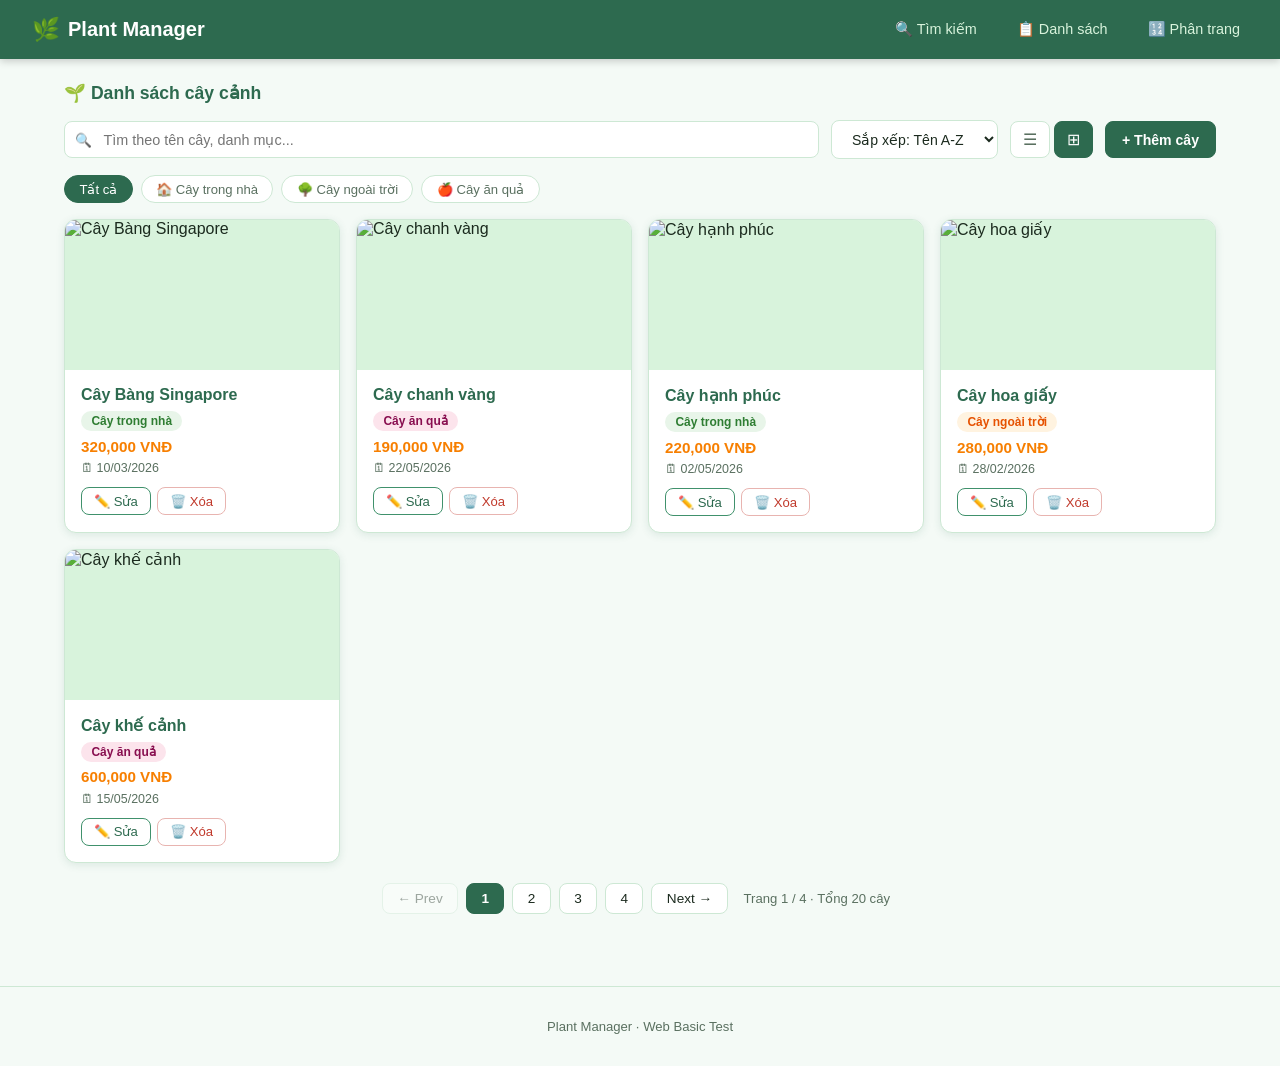
==== src/main/resources/static/index.html @ 7b15b223 "Push project structure and source code" ====
<!DOCTYPE html>
<html lang="vi">
<head>
  <meta charset="UTF-8" />
  <meta name="viewport" content="width=device-width, initial-scale=1.0"/>
  <title>Plant Manager</title>
  <style>
    *, *::before, *::after { box-sizing: border-box; margin: 0; padding: 0; }

    :root {
      --green-dark:  #2d6a4f;
      --green-mid:   #40916c;
      --green-light: #74c69d;
      --green-pale:  #d8f3dc;
      --accent:      #f77f00;
      --text:        #1b2a1e;
      --text-muted:  #5a7060;
      --bg:          #f4faf6;
      --white:       #ffffff;
      --border:      #cde8d4;
      --shadow:      0 2px 8px rgba(45,106,79,.12);
    }

    html {
      scroll-behavior: smooth;
    }

    body {
      font-family: 'Segoe UI', sans-serif;
      background: var(--bg);
      color: var(--text);
      min-height: 100vh;
    }
	
	/* ── NAV ── */
    nav {
      background: var(--green-dark);
      padding: 0 2rem;
      display: flex;
      align-items: center;
      gap: 1.5rem;
      position: sticky;
      top: 0;
      z-index: 100;
      box-shadow: 0 2px 8px rgba(0,0,0,.2);
    }
    .nav-brand {
      color: var(--white);
      font-size: 1.25rem;
      font-weight: 700;
      padding: 1rem 0;
      display: flex;
      align-items: center;
      gap: .5rem;
      white-space: nowrap;
      margin-right: auto; /* Đẩy các mục menu về phía bên phải */
    }
    .nav-brand span { font-size: 1.4rem; }
    nav a {
      color: var(--green-pale);
      text-decoration: none;
      padding: 1rem .5rem;
      font-size: .9rem;
      transition: color .2s;
      white-space: nowrap;
    }
    nav a:hover { color: var(--white); }

    /* Tránh việc thanh Nav che mất tiêu đề khi nhảy Anchor Link */
    #khu-tim-kiem, #khu-danh-sach, #khu-phan-trang {
      scroll-margin-top: 70px; 
    }

    /* ── LAYOUT ── */
    .container { max-width: 1200px; margin: 0 auto; padding: 0 1.5rem; }
	
	.section-title {
      font-size: 1.1rem;
      font-weight: 700;
      color: var(--green-dark);
      margin-bottom: 1rem;
      display: flex;
      align-items: center;
      gap: .5rem;
    }

    /* ── DANH SACH ── */
    #danh-sach { padding: 1.5rem 0; }

    .toolbar {
      display: flex;
      flex-wrap: wrap;
      gap: .75rem;
      align-items: center;
      margin-bottom: 1rem;
    }
    .search-box {
      flex: 1;
      min-width: 200px;
      position: relative;
    }
    .search-box input {
      width: 100%;
      padding: .6rem 1rem .6rem 2.4rem;
      border: 1px solid var(--border);
      border-radius: 8px;
      font-size: .9rem;
      background: var(--white);
      outline: none;
    }
    .search-box::before {
      content: '🔍';
      position: absolute;
      left: .7rem;
      top: 50%;
      transform: translateY(-50%);
      font-size: .85rem;
    }

    select, .btn {
      padding: .6rem 1rem;
      border-radius: 8px;
      border: 1px solid var(--border);
      font-size: .88rem;
      cursor: pointer;
      background: var(--white);
      color: var(--text);
    }
    .btn-primary {
      background: var(--green-dark);
      color: var(--white);
      border-color: var(--green-dark);
      font-weight: 600;
    }
    .btn-outline {
      background: var(--white);
      color: var(--green-dark);
      border-color: var(--green-mid);
    }
    .btn-sm {
      padding: .35rem .75rem;
      font-size: .82rem;
    }
    .btn-danger { color: #c0392b; border-color: #e8b4b0; }

    /* view toggle */
    .view-toggle { display: flex; gap: .25rem; }
    .view-toggle button {
      padding: .5rem .75rem;
      border: 1px solid var(--border);
      border-radius: 8px;
      background: var(--white);
      cursor: pointer;
      font-size: 1rem;
      color: var(--text-muted);
    }
    .view-toggle button.active {
      background: var(--green-dark);
      color: var(--white);
      border-color: var(--green-dark);
    }

    /* category filter pills */
    .filter-pills { display: flex; flex-wrap: wrap; gap: .5rem; margin-bottom: 1rem; }
    .pill {
      padding: .35rem .9rem;
      border-radius: 99px;
      border: 1px solid var(--border);
      font-size: .82rem;
      cursor: pointer;
      background: var(--white);
      color: var(--text-muted);
      transition: all .15s;
    }
    .pill.active {
      background: var(--green-dark);
      color: var(--white);
      border-color: var(--green-dark);
    }

    /* ── TABLE VIEW ── */
    .table-wrap {
      background: var(--white);
      border: 1px solid var(--border);
      border-radius: 12px;
      overflow-x: auto;
      box-shadow: var(--shadow);
    }
    table { width: 100%; border-collapse: collapse; min-width: 600px; }
    thead { background: var(--green-pale); }
    th {
      padding: .85rem 1rem;
      text-align: left;
      font-size: .82rem;
      font-weight: 700;
      color: var(--green-dark);
      white-space: nowrap;
    }
    th .sort-icon { margin-left: .3rem; color: var(--green-light); }
    td {
      padding: .8rem 1rem;
      font-size: .88rem;
      border-top: 1px solid var(--green-pale);
      vertical-align: middle;
    }
    tr:hover td { background: #f0faf3; }
    .plant-name { font-weight: 600; color: var(--green-dark); cursor: pointer; }
    .plant-name:hover { text-decoration: underline; }
    .badge {
      display: inline-block;
      padding: .2rem .65rem;
      border-radius: 99px;
      font-size: .75rem;
      font-weight: 600;
    }
    .badge-indoor  { background: #e8f5e9; color: #2e7d32; }
    .badge-outdoor { background: #fff3e0; color: #e65100; }
    .badge-fruit   { background: #fce4ec; color: #880e4f; }
    .actions { display: flex; gap: .4rem; }

    /* ── GRID VIEW ── */
    .grid-view {
      display: grid;
      grid-template-columns: repeat(auto-fill, minmax(220px, 1fr));
      gap: 1rem;
    }
    .plant-card {
      background: var(--white);
      border: 1px solid var(--border);
      border-radius: 12px;
      overflow: hidden;
      box-shadow: var(--shadow);
      cursor: pointer;
      transition: transform .15s, box-shadow .15s;
    }
    .plant-card:hover { transform: translateY(-2px); box-shadow: 0 6px 18px rgba(45,106,79,.15); }
    .plant-card .card-img {
      width: 100%;
      height: 150px;
      object-fit: cover;
      display: block;
      background: var(--green-pale);
    }
    .plant-card .card-body { padding: 1rem; }
    .plant-card .card-name { font-weight: 700; font-size: 1rem; color: var(--green-dark); margin-bottom: .4rem; }
    .plant-card .card-price { font-size: .95rem; font-weight: 600; color: var(--accent); margin: .4rem 0; }
    .plant-card .card-date { font-size: .78rem; color: var(--text-muted); }

    /* ── MODAL IMAGE ── */
    .modal-img {
      width: 100%;
      height: 200px;
      object-fit: cover;
      border-radius: 10px;
      margin-bottom: 1.25rem;
      display: block;
      background: var(--green-pale);
    }

    /* ── PAGINATION ── */
    .pagination {
      display: flex;
      align-items: center;
      justify-content: center;
      gap: .5rem;
      margin-top: 1.25rem;
      flex-wrap: wrap;
    }
    .pagination button {
      padding: .45rem .9rem;
      border-radius: 8px;
      border: 1px solid var(--border);
      background: var(--white);
      font-size: .85rem;
      cursor: pointer;
      color: var(--text);
    }
    .pagination button.active {
      background: var(--green-dark);
      color: var(--white);
      border-color: var(--green-dark);
      font-weight: 700;
    }
    .pagination button:disabled { opacity: .4; cursor: default; }
    .page-info { font-size: .82rem; color: var(--text-muted); margin: 0 .5rem; }

    /* ── MODAL ── */
    .modal-overlay {
      position: fixed; inset: 0;
      background: rgba(0,0,0,.45);
      display: flex;
      align-items: center;
      justify-content: center;
      z-index: 999;
      padding: 1rem;
    }
    .modal {
      background: var(--white);
      border-radius: 16px;
      padding: 2rem;
      width: 100%;
      max-width: 480px;
      box-shadow: 0 12px 40px rgba(0,0,0,.2);
      position: relative;
    }
    .modal-close {
      position: absolute;
      top: 1rem; right: 1rem;
      background: none;
      border: none;
      font-size: 1.3rem;
      cursor: pointer;
      color: var(--text-muted);
      line-height: 1;
    }
    .modal-title {
      font-size: 1.2rem;
      font-weight: 700;
      color: var(--green-dark);
      margin-bottom: 1.25rem;
    }

    /* detail modal */
    .detail-row {
      display: flex;
      gap: .75rem;
      padding: .6rem 0;
      border-bottom: 1px solid var(--green-pale);
      font-size: .9rem;
    }
    .detail-row:last-child { border-bottom: none; }
    .detail-label { color: var(--text-muted); width: 110px; flex-shrink: 0; }
    .detail-value { font-weight: 600; color: var(--text); }

    /* form modal */
    .form-group { margin-bottom: 1rem; }
    .form-group label {
      display: block;
      font-size: .82rem;
      font-weight: 600;
      color: var(--text-muted);
      margin-bottom: .35rem;
    }
    .form-group input,
    .form-group select,
    .form-group textarea {
      width: 100%;
      padding: .6rem .9rem;
      border: 1px solid var(--border);
      border-radius: 8px;
      font-size: .9rem;
      outline: none;
      font-family: inherit;
      background: var(--bg);
    }
    .form-group textarea { resize: vertical; min-height: 80px; }
    .form-error { font-size: .78rem; color: #c0392b; margin-top: .25rem; }
    .modal-footer { display: flex; justify-content: flex-end; gap: .75rem; margin-top: 1.25rem; }

    /* ── FOOTER ── */
    footer {
      text-align: center;
      padding: 2rem;
      color: var(--text-muted);
      font-size: .82rem;
      border-top: 1px solid var(--border);
      margin-top: 3rem;
    }

    /* ── MEDIA QUERIES ── */
    @media (max-width: 768px) {
      nav {
        padding: 0 1rem;
        gap: .75rem;
      }
      .nav-brand {
        font-size: 1.1rem;
      }
      nav a {
        font-size: .8rem;
        padding: 1rem .25rem;
      }
      .toolbar {
        flex-direction: column;
        align-items: stretch;
      }
      .search-box {
        width: 100%;
      }
      .toolbar select, 
      .toolbar .view-toggle, 
      .toolbar .btn-primary {
        width: 100%;
        text-align: center;
        justify-content: center;
      }
      .grid-view {
        grid-template-columns: repeat(auto-fill, minmax(160px, 1fr));
        gap: 0.75rem;
      }
    }
  </style>
</head>
<body>

<nav>
  <div class="nav-brand"><span>🌿</span> Plant Manager</div>
  <a href="#khu-tim-kiem">🔍 Tìm kiếm</a>
  <a href="#khu-danh-sach">📋 Danh sách</a>
  <a href="#khu-phan-trang">🔢 Phân trang</a>
</nav>

<section id="danh-sach">
  <div class="container">
    <div class="section-title">🌱 Danh sách cây cảnh</div>

    <div class="toolbar" id="khu-tim-kiem">
      <div class="search-box">
        <input type="text" id="search-input" placeholder="Tìm theo tên cây, danh mục..." />
      </div>
      <select id="sort-select">
        <option value="name-asc">Sắp xếp: Tên A-Z</option>
        <option value="name-desc">Sắp xếp: Tên Z-A</option>
        <option value="price-asc">Giá thấp → cao</option>
        <option value="price-desc">Giá cao → thấp</option>
        <option value="date-desc">Ngày mới nhất</option>
        <option value="date-asc">Ngày cũ nhất</option>
      </select>
      <div class="view-toggle">
        <button id="view-table-btn" title="Dạng bảng" style="flex:1;">☰</button>
        <button id="view-grid-btn" class="active" title="Dạng thẻ" style="flex:1;">⊞</button>
      </div>
      <button class="btn btn-primary">+ Thêm cây</button>
    </div>

    <div class="filter-pills" id="filter-pills">
      <span class="pill active" data-category="all">Tất cả</span>
      <span class="pill" data-category="Cây trong nhà">🏠 Cây trong nhà</span>
      <span class="pill" data-category="Cây ngoài trời">🌳 Cây ngoài trời</span>
      <span class="pill" data-category="Cây ăn quả">🍎 Cây ăn quả</span>
    </div>

    <div id="khu-danh-sach">
      <div class="table-wrap" id="table-wrap" style="display:none;">
        <table>
          <thead>
            <tr>
              <th>#</th>
              <th>Tên cây</th>
              <th>Danh mục</th>
              <th>Giá (VNĐ)</th>
              <th>Ngày trồng</th>
              <th>Thao tác</th>
            </tr>
          </thead>
          <tbody id="table-body">
            </tbody>
        </table>
      </div>

      <div class="grid-view" id="grid-container">
        </div>
    </div>

    <div class="pagination" id="khu-phan-trang" id="pagination-container">
       </div>
  </div>
</section>
<!-- Modal xem chi tiết -->
<div id="detail-modal" class="modal-overlay" style="display:none;">
  <div class="modal">

    <button id="close-modal" class="modal-close">
      ✖
    </button>

    <h2 class="modal-title">
      Chi tiết cây cảnh
    </h2>

    <img
      id="modal-image"
      class="modal-img"
      src=""
      alt=""
    />

    <div class="detail-row">
      <div class="detail-label">Tên cây</div>
      <div class="detail-value" id="modal-name"></div>
    </div>

    <div class="detail-row">
      <div class="detail-label">Danh mục</div>
      <div class="detail-value" id="modal-category"></div>
    </div>

    <div class="detail-row">
      <div class="detail-label">Giá</div>
      <div class="detail-value" id="modal-price"></div>
    </div>

    <div class="detail-row">
      <div class="detail-label">Ngày trồng</div>
      <div class="detail-value" id="modal-date"></div>
    </div>

    <div class="detail-row">
      <div class="detail-label">Mô tả</div>
      <div class="detail-value" id="modal-description"></div>
    </div>

  </div>
</div>

<div
  id="form-modal"
  class="modal-overlay"
  style="display:none;"
>
  <div class="modal">

    <button
      id="close-form-modal"
      class="modal-close"
    >
      ✖
    </button>

    <h2
      id="form-title"
      class="modal-title"
    >
      Thêm cây
    </h2>

    <form id="plant-form">

      <input
        type="hidden"
        id="plant-id"
      >

      <div class="form-group">
        <label>Tên cây</label>

        <input
          id="plant-name"
          type="text"
        >

        <div
          id="name-error"
          class="form-error"
        ></div>
      </div>

      <div class="form-group">
        <label>Danh mục</label>

        <select id="plant-category">
          <option>Cây trong nhà</option>
          <option>Cây ngoài trời</option>
          <option>Cây ăn quả</option>
        </select>
      </div>

      <div class="form-group">
        <label>Giá</label>

        <input
          id="plant-price"
          type="number"
        >

        <div
          id="price-error"
          class="form-error"
        ></div>
      </div>

      <div class="form-group">
        <label>Ngày trồng</label>

        <input
          id="plant-date"
          type="date"
        >

        <div
          id="date-error"
          class="form-error"
        ></div>
      </div>

      <div class="form-group">
        <label>Mô tả</label>

        <textarea
          id="plant-description"
        ></textarea>
      </div>

      <div class="form-group">
        <label>Link hình ảnh</label>

        <input
          id="plant-img"
          type="text"
        >
      </div>

      <div class="modal-footer">
        <button
          type="button"
          class="btn"
          id="cancel-form"
        >
          Hủy
        </button>

        <button
          type="submit"
          class="btn btn-primary"
        >
          Lưu
        </button>
      </div>

    </form>

  </div>
</div>
    
<footer>
  Plant Manager · Web Basic Test
</footer>

<script src="./index.js"></script>
</body>
</html>
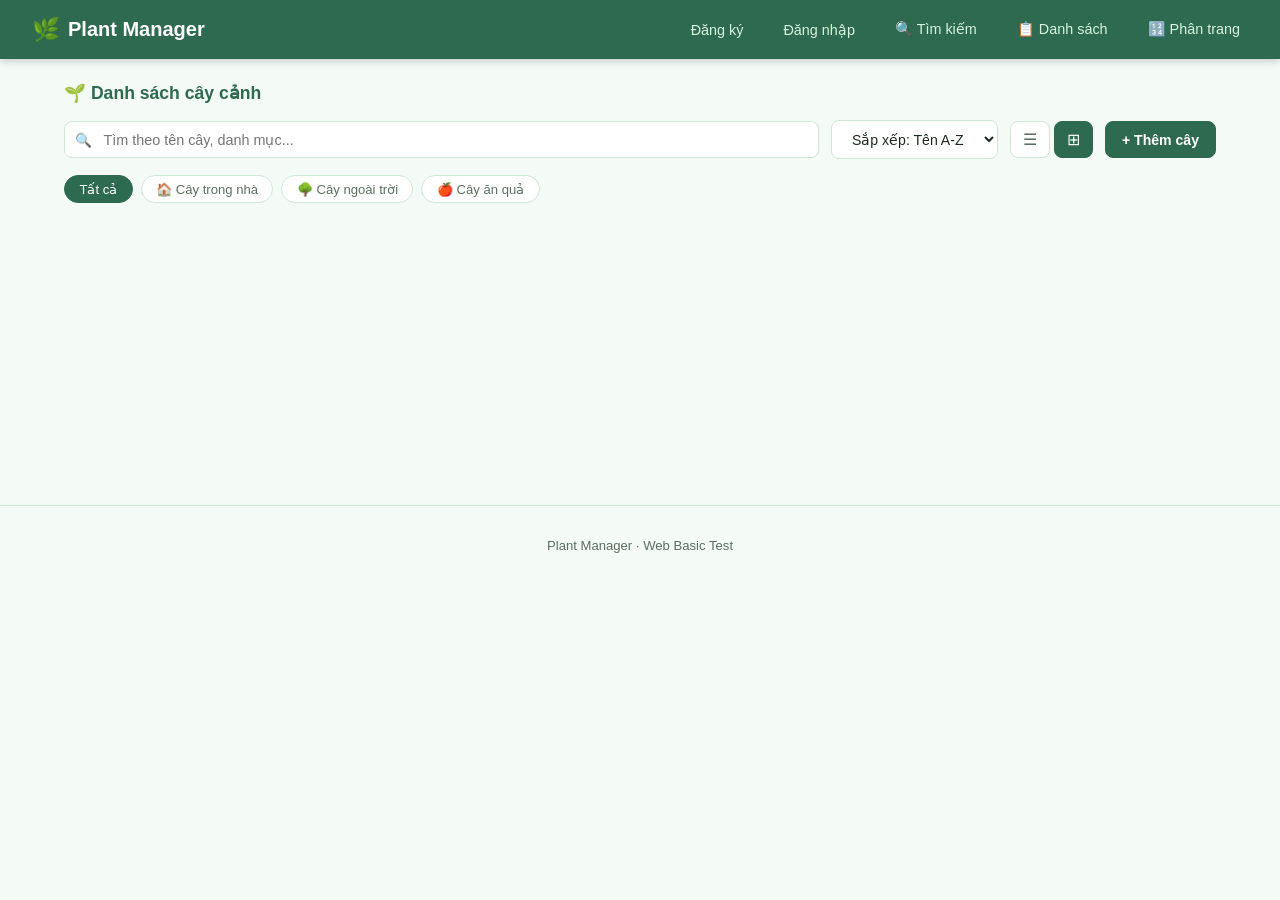
==== commit 7140b2a6: "update 2" ====
--- a/src/main/resources/static/index.html
+++ b/src/main/resources/static/index.html
@@ -4,407 +4,15 @@
   <meta charset="UTF-8" />
   <meta name="viewport" content="width=device-width, initial-scale=1.0"/>
   <title>Plant Manager</title>
-  <style>
-    *, *::before, *::after { box-sizing: border-box; margin: 0; padding: 0; }
-
-    :root {
-      --green-dark:  #2d6a4f;
-      --green-mid:   #40916c;
-      --green-light: #74c69d;
-      --green-pale:  #d8f3dc;
-      --accent:      #f77f00;
-      --text:        #1b2a1e;
-      --text-muted:  #5a7060;
-      --bg:          #f4faf6;
-      --white:       #ffffff;
-      --border:      #cde8d4;
-      --shadow:      0 2px 8px rgba(45,106,79,.12);
-    }
-
-    html {
-      scroll-behavior: smooth;
-    }
-
-    body {
-      font-family: 'Segoe UI', sans-serif;
-      background: var(--bg);
-      color: var(--text);
-      min-height: 100vh;
-    }
-	
-	/* ── NAV ── */
-    nav {
-      background: var(--green-dark);
-      padding: 0 2rem;
-      display: flex;
-      align-items: center;
-      gap: 1.5rem;
-      position: sticky;
-      top: 0;
-      z-index: 100;
-      box-shadow: 0 2px 8px rgba(0,0,0,.2);
-    }
-    .nav-brand {
-      color: var(--white);
-      font-size: 1.25rem;
-      font-weight: 700;
-      padding: 1rem 0;
-      display: flex;
-      align-items: center;
-      gap: .5rem;
-      white-space: nowrap;
-      margin-right: auto; /* Đẩy các mục menu về phía bên phải */
-    }
-    .nav-brand span { font-size: 1.4rem; }
-    nav a {
-      color: var(--green-pale);
-      text-decoration: none;
-      padding: 1rem .5rem;
-      font-size: .9rem;
-      transition: color .2s;
-      white-space: nowrap;
-    }
-    nav a:hover { color: var(--white); }
-
-    /* Tránh việc thanh Nav che mất tiêu đề khi nhảy Anchor Link */
-    #khu-tim-kiem, #khu-danh-sach, #khu-phan-trang {
-      scroll-margin-top: 70px; 
-    }
-
-    /* ── LAYOUT ── */
-    .container { max-width: 1200px; margin: 0 auto; padding: 0 1.5rem; }
-	
-	.section-title {
-      font-size: 1.1rem;
-      font-weight: 700;
-      color: var(--green-dark);
-      margin-bottom: 1rem;
-      display: flex;
-      align-items: center;
-      gap: .5rem;
-    }
-
-    /* ── DANH SACH ── */
-    #danh-sach { padding: 1.5rem 0; }
-
-    .toolbar {
-      display: flex;
-      flex-wrap: wrap;
-      gap: .75rem;
-      align-items: center;
-      margin-bottom: 1rem;
-    }
-    .search-box {
-      flex: 1;
-      min-width: 200px;
-      position: relative;
-    }
-    .search-box input {
-      width: 100%;
-      padding: .6rem 1rem .6rem 2.4rem;
-      border: 1px solid var(--border);
-      border-radius: 8px;
-      font-size: .9rem;
-      background: var(--white);
-      outline: none;
-    }
-    .search-box::before {
-      content: '🔍';
-      position: absolute;
-      left: .7rem;
-      top: 50%;
-      transform: translateY(-50%);
-      font-size: .85rem;
-    }
-
-    select, .btn {
-      padding: .6rem 1rem;
-      border-radius: 8px;
-      border: 1px solid var(--border);
-      font-size: .88rem;
-      cursor: pointer;
-      background: var(--white);
-      color: var(--text);
-    }
-    .btn-primary {
-      background: var(--green-dark);
-      color: var(--white);
-      border-color: var(--green-dark);
-      font-weight: 600;
-    }
-    .btn-outline {
-      background: var(--white);
-      color: var(--green-dark);
-      border-color: var(--green-mid);
-    }
-    .btn-sm {
-      padding: .35rem .75rem;
-      font-size: .82rem;
-    }
-    .btn-danger { color: #c0392b; border-color: #e8b4b0; }
-
-    /* view toggle */
-    .view-toggle { display: flex; gap: .25rem; }
-    .view-toggle button {
-      padding: .5rem .75rem;
-      border: 1px solid var(--border);
-      border-radius: 8px;
-      background: var(--white);
-      cursor: pointer;
-      font-size: 1rem;
-      color: var(--text-muted);
-    }
-    .view-toggle button.active {
-      background: var(--green-dark);
-      color: var(--white);
-      border-color: var(--green-dark);
-    }
-
-    /* category filter pills */
-    .filter-pills { display: flex; flex-wrap: wrap; gap: .5rem; margin-bottom: 1rem; }
-    .pill {
-      padding: .35rem .9rem;
-      border-radius: 99px;
-      border: 1px solid var(--border);
-      font-size: .82rem;
-      cursor: pointer;
-      background: var(--white);
-      color: var(--text-muted);
-      transition: all .15s;
-    }
-    .pill.active {
-      background: var(--green-dark);
-      color: var(--white);
-      border-color: var(--green-dark);
-    }
-
-    /* ── TABLE VIEW ── */
-    .table-wrap {
-      background: var(--white);
-      border: 1px solid var(--border);
-      border-radius: 12px;
-      overflow-x: auto;
-      box-shadow: var(--shadow);
-    }
-    table { width: 100%; border-collapse: collapse; min-width: 600px; }
-    thead { background: var(--green-pale); }
-    th {
-      padding: .85rem 1rem;
-      text-align: left;
-      font-size: .82rem;
-      font-weight: 700;
-      color: var(--green-dark);
-      white-space: nowrap;
-    }
-    th .sort-icon { margin-left: .3rem; color: var(--green-light); }
-    td {
-      padding: .8rem 1rem;
-      font-size: .88rem;
-      border-top: 1px solid var(--green-pale);
-      vertical-align: middle;
-    }
-    tr:hover td { background: #f0faf3; }
-    .plant-name { font-weight: 600; color: var(--green-dark); cursor: pointer; }
-    .plant-name:hover { text-decoration: underline; }
-    .badge {
-      display: inline-block;
-      padding: .2rem .65rem;
-      border-radius: 99px;
-      font-size: .75rem;
-      font-weight: 600;
-    }
-    .badge-indoor  { background: #e8f5e9; color: #2e7d32; }
-    .badge-outdoor { background: #fff3e0; color: #e65100; }
-    .badge-fruit   { background: #fce4ec; color: #880e4f; }
-    .actions { display: flex; gap: .4rem; }
-
-    /* ── GRID VIEW ── */
-    .grid-view {
-      display: grid;
-      grid-template-columns: repeat(auto-fill, minmax(220px, 1fr));
-      gap: 1rem;
-    }
-    .plant-card {
-      background: var(--white);
-      border: 1px solid var(--border);
-      border-radius: 12px;
-      overflow: hidden;
-      box-shadow: var(--shadow);
-      cursor: pointer;
-      transition: transform .15s, box-shadow .15s;
-    }
-    .plant-card:hover { transform: translateY(-2px); box-shadow: 0 6px 18px rgba(45,106,79,.15); }
-    .plant-card .card-img {
-      width: 100%;
-      height: 150px;
-      object-fit: cover;
-      display: block;
-      background: var(--green-pale);
-    }
-    .plant-card .card-body { padding: 1rem; }
-    .plant-card .card-name { font-weight: 700; font-size: 1rem; color: var(--green-dark); margin-bottom: .4rem; }
-    .plant-card .card-price { font-size: .95rem; font-weight: 600; color: var(--accent); margin: .4rem 0; }
-    .plant-card .card-date { font-size: .78rem; color: var(--text-muted); }
-
-    /* ── MODAL IMAGE ── */
-    .modal-img {
-      width: 100%;
-      height: 200px;
-      object-fit: cover;
-      border-radius: 10px;
-      margin-bottom: 1.25rem;
-      display: block;
-      background: var(--green-pale);
-    }
-
-    /* ── PAGINATION ── */
-    .pagination {
-      display: flex;
-      align-items: center;
-      justify-content: center;
-      gap: .5rem;
-      margin-top: 1.25rem;
-      flex-wrap: wrap;
-    }
-    .pagination button {
-      padding: .45rem .9rem;
-      border-radius: 8px;
-      border: 1px solid var(--border);
-      background: var(--white);
-      font-size: .85rem;
-      cursor: pointer;
-      color: var(--text);
-    }
-    .pagination button.active {
-      background: var(--green-dark);
-      color: var(--white);
-      border-color: var(--green-dark);
-      font-weight: 700;
-    }
-    .pagination button:disabled { opacity: .4; cursor: default; }
-    .page-info { font-size: .82rem; color: var(--text-muted); margin: 0 .5rem; }
-
-    /* ── MODAL ── */
-    .modal-overlay {
-      position: fixed; inset: 0;
-      background: rgba(0,0,0,.45);
-      display: flex;
-      align-items: center;
-      justify-content: center;
-      z-index: 999;
-      padding: 1rem;
-    }
-    .modal {
-      background: var(--white);
-      border-radius: 16px;
-      padding: 2rem;
-      width: 100%;
-      max-width: 480px;
-      box-shadow: 0 12px 40px rgba(0,0,0,.2);
-      position: relative;
-    }
-    .modal-close {
-      position: absolute;
-      top: 1rem; right: 1rem;
-      background: none;
-      border: none;
-      font-size: 1.3rem;
-      cursor: pointer;
-      color: var(--text-muted);
-      line-height: 1;
-    }
-    .modal-title {
-      font-size: 1.2rem;
-      font-weight: 700;
-      color: var(--green-dark);
-      margin-bottom: 1.25rem;
-    }
-
-    /* detail modal */
-    .detail-row {
-      display: flex;
-      gap: .75rem;
-      padding: .6rem 0;
-      border-bottom: 1px solid var(--green-pale);
-      font-size: .9rem;
-    }
-    .detail-row:last-child { border-bottom: none; }
-    .detail-label { color: var(--text-muted); width: 110px; flex-shrink: 0; }
-    .detail-value { font-weight: 600; color: var(--text); }
-
-    /* form modal */
-    .form-group { margin-bottom: 1rem; }
-    .form-group label {
-      display: block;
-      font-size: .82rem;
-      font-weight: 600;
-      color: var(--text-muted);
-      margin-bottom: .35rem;
-    }
-    .form-group input,
-    .form-group select,
-    .form-group textarea {
-      width: 100%;
-      padding: .6rem .9rem;
-      border: 1px solid var(--border);
-      border-radius: 8px;
-      font-size: .9rem;
-      outline: none;
-      font-family: inherit;
-      background: var(--bg);
-    }
-    .form-group textarea { resize: vertical; min-height: 80px; }
-    .form-error { font-size: .78rem; color: #c0392b; margin-top: .25rem; }
-    .modal-footer { display: flex; justify-content: flex-end; gap: .75rem; margin-top: 1.25rem; }
-
-    /* ── FOOTER ── */
-    footer {
-      text-align: center;
-      padding: 2rem;
-      color: var(--text-muted);
-      font-size: .82rem;
-      border-top: 1px solid var(--border);
-      margin-top: 3rem;
-    }
-
-    /* ── MEDIA QUERIES ── */
-    @media (max-width: 768px) {
-      nav {
-        padding: 0 1rem;
-        gap: .75rem;
-      }
-      .nav-brand {
-        font-size: 1.1rem;
-      }
-      nav a {
-        font-size: .8rem;
-        padding: 1rem .25rem;
-      }
-      .toolbar {
-        flex-direction: column;
-        align-items: stretch;
-      }
-      .search-box {
-        width: 100%;
-      }
-      .toolbar select, 
-      .toolbar .view-toggle, 
-      .toolbar .btn-primary {
-        width: 100%;
-        text-align: center;
-        justify-content: center;
-      }
-      .grid-view {
-        grid-template-columns: repeat(auto-fill, minmax(160px, 1fr));
-        gap: 0.75rem;
-      }
-    }
-  </style>
+  <link rel="stylesheet" href="./style.css">
 </head>
 <body>
 
 <nav>
   <div class="nav-brand"><span>🌿</span> Plant Manager</div>
+  <a href="./register.html" class="auth-guest"">Đăng ký</a>
+  <a href="./login.html" class="auth-guest">Đăng nhập</a>
+  <a href="#" id="btn-logout" class="auth-user" style="display: none;">🚪 Đăng xuất</a>
   <a href="#khu-tim-kiem">🔍 Tìm kiếm</a>
   <a href="#khu-danh-sach">📋 Danh sách</a>
   <a href="#khu-phan-trang">🔢 Phân trang</a>
@@ -423,14 +31,14 @@
         <option value="name-desc">Sắp xếp: Tên Z-A</option>
         <option value="price-asc">Giá thấp → cao</option>
         <option value="price-desc">Giá cao → thấp</option>
-        <option value="date-desc">Ngày mới nhất</option>
-        <option value="date-asc">Ngày cũ nhất</option>
+        <option value="plant_date-desc">Ngày mới nhất</option>
+        <option value="plant_date-asc">Ngày cũ nhất</option>
       </select>
       <div class="view-toggle">
         <button id="view-table-btn" title="Dạng bảng" style="flex:1;">☰</button>
         <button id="view-grid-btn" class="active" title="Dạng thẻ" style="flex:1;">⊞</button>
       </div>
-      <button class="btn btn-primary">+ Thêm cây</button>
+      <button class="btn btn-primary" id="add-btn">+ Thêm cây</button>
     </div>
 
     <div class="filter-pills" id="filter-pills">
@@ -461,6 +69,10 @@
       <div class="grid-view" id="grid-container">
         </div>
     </div>
+	
+	<div class="chart-container">
+	    <canvas id="categoryChart"></canvas>
+	</div>
 
     <div class="pagination" id="khu-phan-trang" id="pagination-container">
        </div>
@@ -536,61 +148,31 @@
 
     <form id="plant-form">
 
-      <input
-        type="hidden"
-        id="plant-id"
-      >
-
+      <input type="hidden" id="plant-id">
       <div class="form-group">
         <label>Tên cây</label>
-
-        <input
-          id="plant-name"
-          type="text"
-        >
-
-        <div
-          id="name-error"
-          class="form-error"
-        ></div>
-      </div>
-
+        <input id="plant-name" type="text">
+        <div id="name-error" class="form-error"></div>
+      </div>
       <div class="form-group">
         <label>Danh mục</label>
 
         <select id="plant-category">
-          <option>Cây trong nhà</option>
-          <option>Cây ngoài trời</option>
-          <option>Cây ăn quả</option>
+          
         </select>
       </div>
 
       <div class="form-group">
         <label>Giá</label>
 
-        <input
-          id="plant-price"
-          type="number"
-        >
-
-        <div
-          id="price-error"
-          class="form-error"
-        ></div>
+        <input id="plant-price" type="number">
+        <div id="price-error class="form-error"></div>
       </div>
 
       <div class="form-group">
         <label>Ngày trồng</label>
-
-        <input
-          id="plant-date"
-          type="date"
-        >
-
-        <div
-          id="date-error"
-          class="form-error"
-        ></div>
+        <input id="plant-date" type="date">
+        <div id="date-error" class="form-error"></div>
       </div>
 
       <div class="form-group">
@@ -635,7 +217,8 @@
 <footer>
   Plant Manager · Web Basic Test
 </footer>
-
+<script src="https://cdn.jsdelivr.net/npm/chart.js"></script>
 <script src="./index.js"></script>
+
 </body>
 </html>
--- a/src/main/resources/static/style.css
+++ b/src/main/resources/static/style.css
@@ -0,0 +1,404 @@
+
+    *, *::before, *::after { box-sizing: border-box; margin: 0; padding: 0; }
+
+    :root {
+      --green-dark:  #2d6a4f;
+      --green-mid:   #40916c;
+      --green-light: #74c69d;
+      --green-pale:  #d8f3dc;
+      --accent:      #f77f00;
+      --text:        #1b2a1e;
+      --text-muted:  #5a7060;
+      --bg:          #f4faf6;
+      --white:       #ffffff;
+      --border:      #cde8d4;
+      --shadow:      0 2px 8px rgba(45,106,79,.12);
+    }
+
+    html {
+      scroll-behavior: smooth;
+    }
+
+    body {
+      font-family: 'Segoe UI', sans-serif;
+      background: var(--bg);
+      color: var(--text);
+      min-height: 100vh;
+    }
+	
+	/* ── NAV ── */
+    nav {
+      background: var(--green-dark);
+      padding: 0 2rem;
+      display: flex;
+      align-items: center;
+      gap: 1.5rem;
+      position: sticky;
+      top: 0;
+      z-index: 100;
+      box-shadow: 0 2px 8px rgba(0,0,0,.2);
+    }
+    .nav-brand {
+      color: var(--white);
+      font-size: 1.25rem;
+      font-weight: 700;
+      padding: 1rem 0;
+      display: flex;
+      align-items: center;
+      gap: .5rem;
+      white-space: nowrap;
+      margin-right: auto; /* Đẩy các mục menu về phía bên phải */
+    }
+    .nav-brand span { font-size: 1.4rem; }
+    nav a {
+      color: var(--green-pale);
+      text-decoration: none;
+      padding: 1rem .5rem;
+      font-size: .9rem;
+      transition: color .2s;
+      white-space: nowrap;
+    }
+    nav a:hover { color: var(--white); }
+
+    /* Tránh việc thanh Nav che mất tiêu đề khi nhảy Anchor Link */
+    #khu-tim-kiem, #khu-danh-sach, #khu-phan-trang {
+      scroll-margin-top: 70px; 
+    }
+
+	.logout-disabled{
+		display: none;	
+	}
+    /* ── LAYOUT ── */
+    .container { max-width: 1200px; margin: 0 auto; padding: 0 1.5rem; }
+	
+	.section-title {
+      font-size: 1.1rem;
+      font-weight: 700;
+      color: var(--green-dark);
+      margin-bottom: 1rem;
+      display: flex;
+      align-items: center;
+      gap: .5rem;
+    }
+
+    /* ── DANH SACH ── */
+    #danh-sach { padding: 1.5rem 0; }
+
+    .toolbar {
+      display: flex;
+      flex-wrap: wrap;
+      gap: .75rem;
+      align-items: center;
+      margin-bottom: 1rem;
+    }
+    .search-box {
+      flex: 1;
+      min-width: 200px;
+      position: relative;
+    }
+    .search-box input {
+      width: 100%;
+      padding: .6rem 1rem .6rem 2.4rem;
+      border: 1px solid var(--border);
+      border-radius: 8px;
+      font-size: .9rem;
+      background: var(--white);
+      outline: none;
+    }
+    .search-box::before {
+      content: '🔍';
+      position: absolute;
+      left: .7rem;
+      top: 50%;
+      transform: translateY(-50%);
+      font-size: .85rem;
+    }
+
+    select, .btn {
+      padding: .6rem 1rem;
+      border-radius: 8px;
+      border: 1px solid var(--border);
+      font-size: .88rem;
+      cursor: pointer;
+      background: var(--white);
+      color: var(--text);
+    }
+    .btn-primary {
+      background: var(--green-dark);
+      color: var(--white);
+      border-color: var(--green-dark);
+      font-weight: 600;
+    }
+    .btn-outline {
+      background: var(--white);
+      color: var(--green-dark);
+      border-color: var(--green-mid);
+    }
+    .btn-sm {
+      padding: .35rem .75rem;
+      font-size: .82rem;
+    }
+    .btn-danger { color: #c0392b; border-color: #e8b4b0; }
+
+    /* view toggle */
+    .view-toggle { display: flex; gap: .25rem; }
+    .view-toggle button {
+      padding: .5rem .75rem;
+      border: 1px solid var(--border);
+      border-radius: 8px;
+      background: var(--white);
+      cursor: pointer;
+      font-size: 1rem;
+      color: var(--text-muted);
+    }
+    .view-toggle button.active {
+      background: var(--green-dark);
+      color: var(--white);
+      border-color: var(--green-dark);
+    }
+
+    /* category filter pills */
+    .filter-pills { display: flex; flex-wrap: wrap; gap: .5rem; margin-bottom: 1rem; }
+    .pill {
+      padding: .35rem .9rem;
+      border-radius: 99px;
+      border: 1px solid var(--border);
+      font-size: .82rem;
+      cursor: pointer;
+      background: var(--white);
+      color: var(--text-muted);
+      transition: all .15s;
+    }
+    .pill.active {
+      background: var(--green-dark);
+      color: var(--white);
+      border-color: var(--green-dark);
+    }
+
+    /* ── TABLE VIEW ── */
+    .table-wrap {
+      background: var(--white);
+      border: 1px solid var(--border);
+      border-radius: 12px;
+      overflow-x: auto;
+      box-shadow: var(--shadow);
+    }
+    table { width: 100%; border-collapse: collapse; min-width: 600px; }
+    thead { background: var(--green-pale); }
+    th {
+      padding: .85rem 1rem;
+      text-align: left;
+      font-size: .82rem;
+      font-weight: 700;
+      color: var(--green-dark);
+      white-space: nowrap;
+    }
+    th .sort-icon { margin-left: .3rem; color: var(--green-light); }
+    td {
+      padding: .8rem 1rem;
+      font-size: .88rem;
+      border-top: 1px solid var(--green-pale);
+      vertical-align: middle;
+    }
+    tr:hover td { background: #f0faf3; }
+    .plant-name { font-weight: 600; color: var(--green-dark); cursor: pointer; }
+    .plant-name:hover { text-decoration: underline; }
+    .badge {
+      display: inline-block;
+      padding: .2rem .65rem;
+      border-radius: 99px;
+      font-size: .75rem;
+      font-weight: 600;
+    }
+    .badge-indoor  { background: #e8f5e9; color: #2e7d32; }
+    .badge-outdoor { background: #fff3e0; color: #e65100; }
+    .badge-fruit   { background: #fce4ec; color: #880e4f; }
+    .actions { display: flex; gap: .4rem; }
+
+    /* ── GRID VIEW ── */
+    .grid-view {
+      display: grid;
+      grid-template-columns: repeat(auto-fill, minmax(220px, 1fr));
+      gap: 1rem;
+    }
+    .plant-card {
+      background: var(--white);
+      border: 1px solid var(--border);
+      border-radius: 12px;
+      overflow: hidden;
+      box-shadow: var(--shadow);
+      cursor: pointer;
+      transition: transform .15s, box-shadow .15s;
+    }
+    .plant-card:hover { transform: translateY(-2px); box-shadow: 0 6px 18px rgba(45,106,79,.15); }
+    .plant-card .card-img {
+      width: 100%;
+      height: 150px;
+      object-fit: cover;
+      display: block;
+      background: var(--green-pale);
+    }
+    .plant-card .card-body { padding: 1rem; }
+    .plant-card .card-name { font-weight: 700; font-size: 1rem; color: var(--green-dark); margin-bottom: .4rem; }
+    .plant-card .card-price { font-size: .95rem; font-weight: 600; color: var(--accent); margin: .4rem 0; }
+    .plant-card .card-date { font-size: .78rem; color: var(--text-muted); }
+
+    /* ── MODAL IMAGE ── */
+    .modal-img {
+      width: 100%;
+      height: 200px;
+      object-fit: cover;
+      border-radius: 10px;
+      margin-bottom: 1.25rem;
+      display: block;
+      background: var(--green-pale);
+    }
+
+    /* ── PAGINATION ── */
+    .pagination {
+      display: flex;
+      align-items: center;
+      justify-content: center;
+      gap: .5rem;
+      margin-top: 1.25rem;
+      flex-wrap: wrap;
+    }
+    .pagination button {
+      padding: .45rem .9rem;
+      border-radius: 8px;
+      border: 1px solid var(--border);
+      background: var(--white);
+      font-size: .85rem;
+      cursor: pointer;
+      color: var(--text);
+    }
+    .pagination button.active {
+      background: var(--green-dark);
+      color: var(--white);
+      border-color: var(--green-dark);
+      font-weight: 700;
+    }
+    .pagination button:disabled { opacity: .4; cursor: default; }
+    .page-info { font-size: .82rem; color: var(--text-muted); margin: 0 .5rem; }
+
+    /* ── MODAL ── */
+    .modal-overlay {
+      position: fixed; inset: 0;
+      background: rgba(0,0,0,.45);
+      display: flex;
+      align-items: center;
+      justify-content: center;
+      z-index: 999;
+      padding: 1rem;
+    }
+    .modal {
+      background: var(--white);
+      border-radius: 16px;
+      padding: 2rem;
+      width: 100%;
+      max-width: 480px;
+      box-shadow: 0 12px 40px rgba(0,0,0,.2);
+      position: relative;
+    }
+    .modal-close {
+      position: absolute;
+      top: 1rem; right: 1rem;
+      background: none;
+      border: none;
+      font-size: 1.3rem;
+      cursor: pointer;
+      color: var(--text-muted);
+      line-height: 1;
+    }
+    .modal-title {
+      font-size: 1.2rem;
+      font-weight: 700;
+      color: var(--green-dark);
+      margin-bottom: 1.25rem;
+    }
+
+    /* detail modal */
+    .detail-row {
+      display: flex;
+      gap: .75rem;
+      padding: .6rem 0;
+      border-bottom: 1px solid var(--green-pale);
+      font-size: .9rem;
+    }
+    .detail-row:last-child { border-bottom: none; }
+    .detail-label { color: var(--text-muted); width: 110px; flex-shrink: 0; }
+    .detail-value { font-weight: 600; color: var(--text); }
+
+    /* form modal */
+    .form-group { margin-bottom: 1rem; }
+    .form-group label {
+      display: block;
+      font-size: .82rem;
+      font-weight: 600;
+      color: var(--text-muted);
+      margin-bottom: .35rem;
+    }
+    .form-group input,
+    .form-group select,
+    .form-group textarea {
+      width: 100%;
+      padding: .6rem .9rem;
+      border: 1px solid var(--border);
+      border-radius: 8px;
+      font-size: .9rem;
+      outline: none;
+      font-family: inherit;
+      background: var(--bg);
+    }
+    .form-group textarea { resize: vertical; min-height: 80px; }
+    .form-error { font-size: .78rem; color: #c0392b; margin-top: .25rem; }
+    .modal-footer { display: flex; justify-content: flex-end; gap: .75rem; margin-top: 1.25rem; }
+
+    /* ── FOOTER ── */
+    footer {
+      text-align: center;
+      padding: 2rem;
+      color: var(--text-muted);
+      font-size: .82rem;
+      border-top: 1px solid var(--border);
+      margin-top: 3rem;
+    }
+	.chart-container{
+	      width:50vh;
+	      margin:30px auto;
+	  }
+
+    /* ── MEDIA QUERIES ── */
+    @media (max-width: 768px) {
+      nav {
+        padding: 0 1rem;
+        gap: .75rem;
+      }
+      .nav-brand {
+        font-size: 1.1rem;
+      }
+      nav a {
+        font-size: .8rem;
+        padding: 1rem .25rem;
+      }
+      .toolbar {
+        flex-direction: column;
+        align-items: stretch;
+      }
+      .search-box {
+        width: 100%;
+      }
+      .toolbar select, 
+      .toolbar .view-toggle, 
+      .toolbar .btn-primary {
+        width: 100%;
+        text-align: center;
+        justify-content: center;
+      }
+      .grid-view {
+        grid-template-columns: repeat(auto-fill, minmax(160px, 1fr));
+        gap: 0.75rem;
+      }
+	  
+	 
+    }
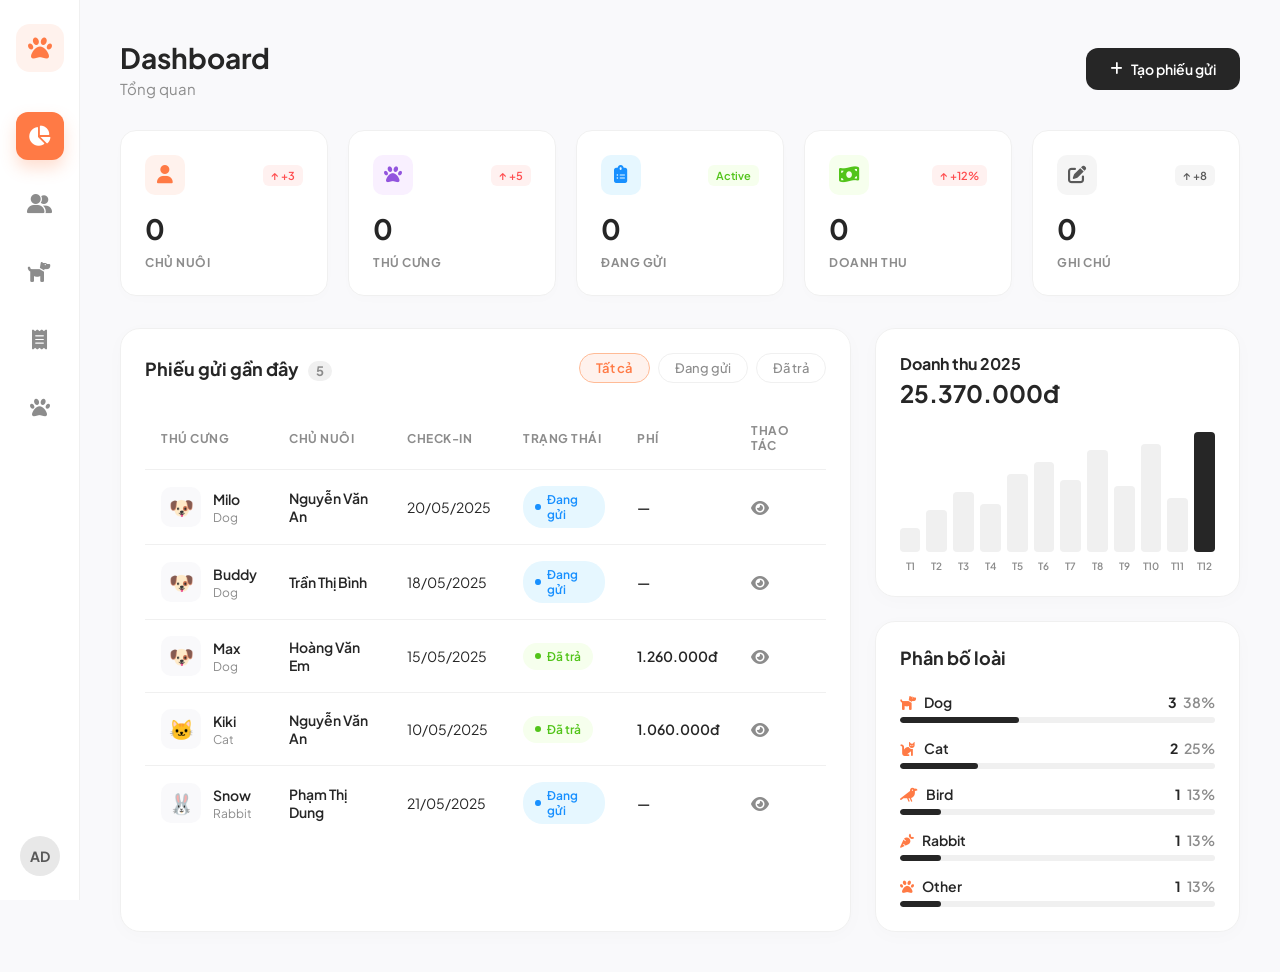
==== commit be4f9b4b: "update" ====
--- a/src/main/resources/static/index.html
+++ b/src/main/resources/static/index.html
@@ -1,224 +1,312 @@
 <!DOCTYPE html>
 <html lang="vi">
 <head>
-  <meta charset="UTF-8" />
-  <meta name="viewport" content="width=device-width, initial-scale=1.0"/>
-  <title>Plant Manager</title>
-  <link rel="stylesheet" href="./style.css">
+    <meta charset="UTF-8">
+    <meta name="viewport" content="width=device-width, initial-scale=1.0">
+    <title>PetCare Dashboard - Hệ Thống Quản Lý Thú Cưng</title>
+    <link rel="stylesheet" href="style.css">
+    <!-- Font Awesome cho các Icon ấn tượng -->
+    <link rel="stylesheet" href="https://cdnjs.cloudflare.com/ajax/libs/font-awesome/6.4.0/css/all.min.css">
 </head>
 <body>
 
-<nav>
-  <div class="nav-brand"><span>🌿</span> Plant Manager</div>
-  <a href="./register.html" class="auth-guest"">Đăng ký</a>
-  <a href="./login.html" class="auth-guest">Đăng nhập</a>
-  <a href="#" id="btn-logout" class="auth-user" style="display: none;">🚪 Đăng xuất</a>
-  <a href="#khu-tim-kiem">🔍 Tìm kiếm</a>
-  <a href="#khu-danh-sach">📋 Danh sách</a>
-  <a href="#khu-phan-trang">🔢 Phân trang</a>
-</nav>
-
-<section id="danh-sach">
-  <div class="container">
-    <div class="section-title">🌱 Danh sách cây cảnh</div>
-
-    <div class="toolbar" id="khu-tim-kiem">
-      <div class="search-box">
-        <input type="text" id="search-input" placeholder="Tìm theo tên cây, danh mục..." />
-      </div>
-      <select id="sort-select">
-        <option value="name-asc">Sắp xếp: Tên A-Z</option>
-        <option value="name-desc">Sắp xếp: Tên Z-A</option>
-        <option value="price-asc">Giá thấp → cao</option>
-        <option value="price-desc">Giá cao → thấp</option>
-        <option value="plant_date-desc">Ngày mới nhất</option>
-        <option value="plant_date-asc">Ngày cũ nhất</option>
-      </select>
-      <div class="view-toggle">
-        <button id="view-table-btn" title="Dạng bảng" style="flex:1;">☰</button>
-        <button id="view-grid-btn" class="active" title="Dạng thẻ" style="flex:1;">⊞</button>
-      </div>
-      <button class="btn btn-primary" id="add-btn">+ Thêm cây</button>
+    <div class="app-container">
+        <!-- SIDEBAR -->
+        <aside class="sidebar">
+            <div class="logo-section">
+                <div class="logo-icon"><i class="fa-solid fa-paw"></i></div>
+            </div>
+            <nav class="nav-menu">
+                <button class="nav-item active" data-tab="dashboard" title="Tổng quan"><i class="fa-solid fa-chart-pie"></i></button>
+                <button class="nav-item" data-tab="owners" title="Chủ nuôi"><i class="fa-solid fa-user-group"></i></button>
+                <button class="nav-item" data-tab="pets" title="Thú cưng"><i class="fa-solid fa-dog"></i></button>
+                <button class="nav-item" data-tab="tickets" title="Phiếu gửi"><i class="fa-solid fa-receipt"></i></button>
+                <button class="nav-item" data-tab="my-pets" title="Thú cưng của tôi"><i class="fa-solid fa-paw"></i></button>
+            </nav>
+            <div class="profile-section">
+                <div class="avatar-fallback">AD</div>
+            </div>
+        </aside>
+
+        <!-- MAIN CONTENT AREA -->
+        <main class="main-content">
+            
+            <!-- TAB 1: DASHBOARD -->
+            <section id="dashboard" class="tab-panel active">
+                <div class="header-action">
+                    <div>
+                        <h1>Dashboard</h1>
+                        <p class="subtitle">Tổng quan</p>
+                    </div>
+                    <button class="btn btn-primary"><i class="fa-solid fa-plus"></i> Tạo phiếu gửi</button>
+                </div>
+
+                <!-- Kpi Grid -->
+                <div class="kpi-grid">
+                    
+                </div>
+
+                <!-- Split Layout -->
+                <div class="dashboard-layout">
+                    <!-- Left: Recent Tickets -->
+                    <div class="card layout-left">
+                        <div class="card-header">
+                            <h3>Phiếu gửi gần đây <span class="counter-badge" id="recent-count">5</span></h3>
+                            <div class="filter-group">
+                                <button class="filter-btn active">Tất cả</button>
+                                <button class="filter-btn">Đang gửi</button>
+                                <button class="filter-btn">Đã trả</button>
+                            </div>
+                        </div>
+                        <div class="table-responsive">
+                            <table class="table">
+                                <thead>
+                                    <tr>
+                                        <th>THÚ CƯNG</th>
+                                        <th>CHỦ NUÔI</th>
+                                        <th>CHECK-IN</th>
+                                        <th>TRẠNG THÁI</th>
+                                        <th>PHÍ</th>
+                                        <th>THAO TÁC</th>
+                                    </tr>
+                                </thead>
+                                <tbody id="dashboard-tickets-tbody">
+                                    <!-- Dynamic Rows -->
+                                </tbody>
+                            </table>
+                        </div>
+                    </div>
+
+                    <!-- Right: Charts & Distribution -->
+                    <div class="layout-right">
+                        <!-- Mini Chart Box -->
+                        <div class="card chart-card">
+                            <div class="chart-header">
+                                <div>
+                                    <h4>Doanh thu 2025</h4>
+                                    <p class="chart-total">25.370.000đ</p>
+                                </div>
+                            </div>
+                            <!-- Fake Bar Chart using CSS Grid -->
+                            <div class="fake-chart">
+                                <div class="bar" style="height: 20%" data-month="T1"></div>
+                                <div class="bar" style="height: 35%" data-month="T2"></div>
+                                <div class="bar" style="height: 50%" data-month="T3"></div>
+                                <div class="bar" style="height: 40%" data-month="T4"></div>
+                                <div class="bar" style="height: 65%" data-month="T5"></div>
+                                <div class="bar" style="height: 75%" data-month="T6"></div>
+                                <div class="bar" style="height: 60%" data-month="T7"></div>
+                                <div class="bar" style="height: 85%" data-month="T8"></div>
+                                <div class="bar" style="height: 55%" data-month="T9"></div>
+                                <div class="bar" style="height: 90%" data-month="T10"></div>
+                                <div class="bar" style="height: 45%" data-month="T11"></div>
+                                <div class="bar active" style="height: 100%" data-month="T12"></div>
+                            </div>
+                        </div>
+
+                        <!-- Species Distribution -->
+                        <div class="card distribution-card">
+                            <div class="card-header">
+                                <h3>Phân bố loài</h3>
+                            </div>
+                            <div class="distribution-list" id="distribution-container">
+                                <!-- Dynamic progress bars -->
+                            </div>
+                        </div>
+                    </div>
+                </div>
+            </section>
+
+            <!-- TAB 2: OWNERS -->
+            <section id="owners" class="tab-panel">
+                <div class="header-action">
+                    <div>
+                        <h1>Chủ nuôi</h1>
+                        <p class="subtitle">Tất cả <span id="owners-total-count">6</span></p>
+                    </div>
+                    <div class="search-action-group">
+                        <div class="search-box">
+                            <i class="fa-solid fa-magnifying-glass"></i>
+                            <input type="text" placeholder="Tìm tên, SĐT...">
+                        </div>
+                        <button class="btn btn-primary"><i class="fa-solid fa-plus"></i> Thêm chủ nuôi</button>
+                    </div>
+                </div>
+                <div class="card">
+                    <table class="table">
+                        <thead>
+                            <tr>
+                                <th>#</th>
+                                <th>HỌ TÊN <i class="fa-solid fa-arrows-up-down sorting-icon"></i></th>
+                                <th>ĐIỆN THOẠI</th>
+                                <th>EMAIL</th>
+                                <th>THÚ CƯNG</th>
+                                <th>TÀI KHOẢN</th>
+                                <th>THAO TÁC</th>
+                            </tr>
+                        </thead>
+                        <tbody id="owners-tbody"></tbody>
+                    </table>
+                    <div class="pagination" id="owners-pagination"></div>
+                </div>
+            </section>
+
+            <!-- TAB 3: PETS -->
+            <section id="pets" class="tab-panel">
+                <div class="header-action">
+                    <div>
+                        <h1>Thú cưng</h1>
+                        <div class="species-filters" id="pets-species-tags">
+                            <!-- Dynamic tags like Tất cả, Dog, Cat... -->
+                        </div>
+                    </div>
+                    <div class="search-action-group">
+                        <div class="search-box">
+                            <i class="fa-solid fa-magnifying-glass"></i>
+                            <input type="text" placeholder="Tìm tên thú cưng...">
+                        </div>
+                        <button class="btn btn-primary"><i class="fa-solid fa-plus"></i> Thêm thú cưng</button>
+                    </div>
+                </div>
+                <div class="card">
+                    <table class="table">
+                        <thead>
+                            <tr>
+                                <th>#</th>
+                                <th>THÚ CƯNG <i class="fa-solid fa-arrows-up-down sorting-icon"></i></th>
+                                <th>LOẠI</th>
+                                <th>GIỐNG</th>
+                                <th>TUỔI</th>
+                                <th>CÂN NẶNG</th>
+                                <th>CHỦ NUÔI</th>
+                                <th>TRẠNG THÁI</th>
+                                <th>THAO TÁC</th>
+                            </tr>
+                        </thead>
+                        <tbody id="pets-tbody"></tbody>
+                    </table>
+                    <div class="pagination" id="pets-pagination"></div>
+                </div>
+            </section>
+
+            <!-- TAB 4: TICKETS -->
+            <section id="tickets" class="tab-panel">
+                <div class="header-action">
+                    <div>
+                        <h1>Phiếu gửi</h1>
+                        <div class="species-filters">
+                            <button class="filter-btn active">Tất cả <span>7</span></button>
+                            <button class="filter-btn">Đang gửi <span>3</span></button>
+                            <button class="filter-btn">Đã trả <span>4</span></button>
+                        </div>
+                    </div>
+                    <div class="search-action-group">
+                        <div class="search-box">
+                            <i class="fa-solid fa-magnifying-glass"></i>
+                            <input type="text" placeholder="Tìm thú cưng, chủ nuôi...">
+                        </div>
+                        <div class="date-picker-group">
+                            <input type="date" value="2025-05-20">
+                            <span>➔</span>
+                            <input type="date" value="2025-05-22">
+                        </div>
+                        <button class="btn btn-primary"><i class="fa-solid fa-plus"></i> Tạo phiếu</button>
+                    </div>
+                </div>
+                <div class="card">
+                    <table class="table">
+                        <thead>
+                            <tr>
+                                <th>#</th>
+                                <th>THÚ CƯNG</th>
+                                <th>CHỦ NUÔI</th>
+                                <th>CHECK-IN</th>
+                                <th>THỰC TẾ TRẢ</th>
+                                <th>TỔNG PHÍ</th>
+                                <th>TRẠNG THÁI</th>
+                                <th>THAO TÁC</th>
+                            </tr>
+                        </thead>
+                        <tbody id="tickets-tbody"></tbody>
+                    </table>
+                    <div class="pagination" id="tickets-pagination"></div>
+                </div>
+            </section>
+
+            <!-- TAB 5: MY PETS (Khách xem hàng) -->
+            <section id="my-pets" class="tab-panel">
+                <div class="header-action">
+                    <div>
+                        <h1>Thú cưng của tôi</h1>
+                        <div class="species-filters">
+                            <button class="filter-btn active">Tất cả <span>2</span></button>
+                        </div>
+                    </div>
+                    <div class="search-action-group">
+                        <div class="search-box">
+                            <i class="fa-solid fa-magnifying-glass"></i>
+                            <input type="text" placeholder="Tìm theo tên...">
+                        </div>
+                    </div>
+                </div>
+
+                <!-- Thẻ Kpi nội bộ -->
+                <div class="kpi-grid internal-kpi">
+                    <div class="kpi-card">
+                        <div class="kpi-header">
+                            <div class="kpi-icon icon-orange"><i class="fa-solid fa-paw"></i></div>
+                            <span class="badge badge-neutral">Của tôi</span>
+                        </div>
+                        <h2>2</h2>
+                        <label>THÚ CƯNG</label>
+                    </div>
+                    <div class="kpi-card">
+                        <div class="kpi-header">
+                            <div class="kpi-icon icon-blue"><i class="fa-solid fa-truck-fast"></i></div>
+                            <span class="badge badge-active">Active</span>
+                        </div>
+                        <h2>1</h2>
+                        <label>ĐANG GỬI</label>
+                    </div>
+                    <div class="kpi-card">
+                        <div class="kpi-header">
+                            <div class="kpi-icon icon-purple"><i class="fa-solid fa-history"></i></div>
+                        </div>
+                        <h2>3</h2>
+                        <label>LƯỢT GỬI</label>
+                    </div>
+                </div>
+
+                <div class="card mt-4">
+                    <div class="species-filters mb-3">
+                        <button class="filter-btn active">Tất cả</button>
+                        <button class="filter-btn"><i class="fa-solid fa-dog"></i> Dog</button>
+                        <button class="filter-btn"><i class="fa-solid fa-cat"></i> Cat</button>
+                        <button class="filter-btn"><i class="fa-solid fa-kiwi-bird"></i> Bird</button>
+                        <button class="filter-btn"><i class="fa-solid fa-carrot"></i> Rabbit</button>
+                        <button class="filter-btn"><i class="fa-solid fa-ellipsis"></i> Other</button>
+                    </div>
+                    <table class="table">
+                        <thead>
+                            <tr>
+                                <th>#</th>
+                                <th>THÚ CƯNG</th>
+                                <th>LOẠI</th>
+                                <th>GIỐNG</th>
+                                <th>TUỔI</th>
+                                <th>CÂN NẶNG</th>
+                                <th>TRẠNG THÁI</th>
+                                <th>THAO TÁC</th>
+                            </tr>
+                        </thead>
+                        <tbody id="mypets-tbody"></tbody>
+                    </table>
+                </div>
+            </section>
+
+        </main>
     </div>
 
-    <div class="filter-pills" id="filter-pills">
-      <span class="pill active" data-category="all">Tất cả</span>
-      <span class="pill" data-category="Cây trong nhà">🏠 Cây trong nhà</span>
-      <span class="pill" data-category="Cây ngoài trời">🌳 Cây ngoài trời</span>
-      <span class="pill" data-category="Cây ăn quả">🍎 Cây ăn quả</span>
-    </div>
-
-    <div id="khu-danh-sach">
-      <div class="table-wrap" id="table-wrap" style="display:none;">
-        <table>
-          <thead>
-            <tr>
-              <th>#</th>
-              <th>Tên cây</th>
-              <th>Danh mục</th>
-              <th>Giá (VNĐ)</th>
-              <th>Ngày trồng</th>
-              <th>Thao tác</th>
-            </tr>
-          </thead>
-          <tbody id="table-body">
-            </tbody>
-        </table>
-      </div>
-
-      <div class="grid-view" id="grid-container">
-        </div>
-    </div>
-	
-	<div class="chart-container">
-	    <canvas id="categoryChart"></canvas>
-	</div>
-
-    <div class="pagination" id="khu-phan-trang" id="pagination-container">
-       </div>
-  </div>
-</section>
-<!-- Modal xem chi tiết -->
-<div id="detail-modal" class="modal-overlay" style="display:none;">
-  <div class="modal">
-
-    <button id="close-modal" class="modal-close">
-      ✖
-    </button>
-
-    <h2 class="modal-title">
-      Chi tiết cây cảnh
-    </h2>
-
-    <img
-      id="modal-image"
-      class="modal-img"
-      src=""
-      alt=""
-    />
-
-    <div class="detail-row">
-      <div class="detail-label">Tên cây</div>
-      <div class="detail-value" id="modal-name"></div>
-    </div>
-
-    <div class="detail-row">
-      <div class="detail-label">Danh mục</div>
-      <div class="detail-value" id="modal-category"></div>
-    </div>
-
-    <div class="detail-row">
-      <div class="detail-label">Giá</div>
-      <div class="detail-value" id="modal-price"></div>
-    </div>
-
-    <div class="detail-row">
-      <div class="detail-label">Ngày trồng</div>
-      <div class="detail-value" id="modal-date"></div>
-    </div>
-
-    <div class="detail-row">
-      <div class="detail-label">Mô tả</div>
-      <div class="detail-value" id="modal-description"></div>
-    </div>
-
-  </div>
-</div>
-
-<div
-  id="form-modal"
-  class="modal-overlay"
-  style="display:none;"
->
-  <div class="modal">
-
-    <button
-      id="close-form-modal"
-      class="modal-close"
-    >
-      ✖
-    </button>
-
-    <h2
-      id="form-title"
-      class="modal-title"
-    >
-      Thêm cây
-    </h2>
-
-    <form id="plant-form">
-
-      <input type="hidden" id="plant-id">
-      <div class="form-group">
-        <label>Tên cây</label>
-        <input id="plant-name" type="text">
-        <div id="name-error" class="form-error"></div>
-      </div>
-      <div class="form-group">
-        <label>Danh mục</label>
-
-        <select id="plant-category">
-          
-        </select>
-      </div>
-
-      <div class="form-group">
-        <label>Giá</label>
-
-        <input id="plant-price" type="number">
-        <div id="price-error class="form-error"></div>
-      </div>
-
-      <div class="form-group">
-        <label>Ngày trồng</label>
-        <input id="plant-date" type="date">
-        <div id="date-error" class="form-error"></div>
-      </div>
-
-      <div class="form-group">
-        <label>Mô tả</label>
-
-        <textarea
-          id="plant-description"
-        ></textarea>
-      </div>
-
-      <div class="form-group">
-        <label>Link hình ảnh</label>
-
-        <input
-          id="plant-img"
-          type="text"
-        >
-      </div>
-
-      <div class="modal-footer">
-        <button
-          type="button"
-          class="btn"
-          id="cancel-form"
-        >
-          Hủy
-        </button>
-
-        <button
-          type="submit"
-          class="btn btn-primary"
-        >
-          Lưu
-        </button>
-      </div>
-
-    </form>
-
-  </div>
-</div>
-    
-<footer>
-  Plant Manager · Web Basic Test
-</footer>
-<script src="https://cdn.jsdelivr.net/npm/chart.js"></script>
-<script src="./index.js"></script>
-
+    <script src="app.js"></script>
 </body>
 </html>
--- a/src/main/resources/static/style.css
+++ b/src/main/resources/static/style.css
@@ -1,404 +1,620 @@
-
-    *, *::before, *::after { box-sizing: border-box; margin: 0; padding: 0; }
-
-    :root {
-      --green-dark:  #2d6a4f;
-      --green-mid:   #40916c;
-      --green-light: #74c69d;
-      --green-pale:  #d8f3dc;
-      --accent:      #f77f00;
-      --text:        #1b2a1e;
-      --text-muted:  #5a7060;
-      --bg:          #f4faf6;
-      --white:       #ffffff;
-      --border:      #cde8d4;
-      --shadow:      0 2px 8px rgba(45,106,79,.12);
-    }
-
-    html {
-      scroll-behavior: smooth;
-    }
-
-    body {
-      font-family: 'Segoe UI', sans-serif;
-      background: var(--bg);
-      color: var(--text);
-      min-height: 100vh;
-    }
-	
-	/* ── NAV ── */
-    nav {
-      background: var(--green-dark);
-      padding: 0 2rem;
-      display: flex;
-      align-items: center;
-      gap: 1.5rem;
-      position: sticky;
-      top: 0;
-      z-index: 100;
-      box-shadow: 0 2px 8px rgba(0,0,0,.2);
-    }
-    .nav-brand {
-      color: var(--white);
-      font-size: 1.25rem;
-      font-weight: 700;
-      padding: 1rem 0;
-      display: flex;
-      align-items: center;
-      gap: .5rem;
-      white-space: nowrap;
-      margin-right: auto; /* Đẩy các mục menu về phía bên phải */
-    }
-    .nav-brand span { font-size: 1.4rem; }
-    nav a {
-      color: var(--green-pale);
-      text-decoration: none;
-      padding: 1rem .5rem;
-      font-size: .9rem;
-      transition: color .2s;
-      white-space: nowrap;
-    }
-    nav a:hover { color: var(--white); }
-
-    /* Tránh việc thanh Nav che mất tiêu đề khi nhảy Anchor Link */
-    #khu-tim-kiem, #khu-danh-sach, #khu-phan-trang {
-      scroll-margin-top: 70px; 
-    }
-
-	.logout-disabled{
-		display: none;	
-	}
-    /* ── LAYOUT ── */
-    .container { max-width: 1200px; margin: 0 auto; padding: 0 1.5rem; }
-	
-	.section-title {
-      font-size: 1.1rem;
-      font-weight: 700;
-      color: var(--green-dark);
-      margin-bottom: 1rem;
-      display: flex;
-      align-items: center;
-      gap: .5rem;
-    }
-
-    /* ── DANH SACH ── */
-    #danh-sach { padding: 1.5rem 0; }
-
-    .toolbar {
-      display: flex;
-      flex-wrap: wrap;
-      gap: .75rem;
-      align-items: center;
-      margin-bottom: 1rem;
-    }
-    .search-box {
-      flex: 1;
-      min-width: 200px;
-      position: relative;
-    }
-    .search-box input {
-      width: 100%;
-      padding: .6rem 1rem .6rem 2.4rem;
-      border: 1px solid var(--border);
-      border-radius: 8px;
-      font-size: .9rem;
-      background: var(--white);
-      outline: none;
-    }
-    .search-box::before {
-      content: '🔍';
-      position: absolute;
-      left: .7rem;
-      top: 50%;
-      transform: translateY(-50%);
-      font-size: .85rem;
-    }
-
-    select, .btn {
-      padding: .6rem 1rem;
-      border-radius: 8px;
-      border: 1px solid var(--border);
-      font-size: .88rem;
-      cursor: pointer;
-      background: var(--white);
-      color: var(--text);
-    }
-    .btn-primary {
-      background: var(--green-dark);
-      color: var(--white);
-      border-color: var(--green-dark);
-      font-weight: 600;
-    }
-    .btn-outline {
-      background: var(--white);
-      color: var(--green-dark);
-      border-color: var(--green-mid);
-    }
-    .btn-sm {
-      padding: .35rem .75rem;
-      font-size: .82rem;
-    }
-    .btn-danger { color: #c0392b; border-color: #e8b4b0; }
-
-    /* view toggle */
-    .view-toggle { display: flex; gap: .25rem; }
-    .view-toggle button {
-      padding: .5rem .75rem;
-      border: 1px solid var(--border);
-      border-radius: 8px;
-      background: var(--white);
-      cursor: pointer;
-      font-size: 1rem;
-      color: var(--text-muted);
-    }
-    .view-toggle button.active {
-      background: var(--green-dark);
-      color: var(--white);
-      border-color: var(--green-dark);
-    }
-
-    /* category filter pills */
-    .filter-pills { display: flex; flex-wrap: wrap; gap: .5rem; margin-bottom: 1rem; }
-    .pill {
-      padding: .35rem .9rem;
-      border-radius: 99px;
-      border: 1px solid var(--border);
-      font-size: .82rem;
-      cursor: pointer;
-      background: var(--white);
-      color: var(--text-muted);
-      transition: all .15s;
-    }
-    .pill.active {
-      background: var(--green-dark);
-      color: var(--white);
-      border-color: var(--green-dark);
-    }
-
-    /* ── TABLE VIEW ── */
-    .table-wrap {
-      background: var(--white);
-      border: 1px solid var(--border);
-      border-radius: 12px;
-      overflow-x: auto;
-      box-shadow: var(--shadow);
-    }
-    table { width: 100%; border-collapse: collapse; min-width: 600px; }
-    thead { background: var(--green-pale); }
-    th {
-      padding: .85rem 1rem;
-      text-align: left;
-      font-size: .82rem;
-      font-weight: 700;
-      color: var(--green-dark);
-      white-space: nowrap;
-    }
-    th .sort-icon { margin-left: .3rem; color: var(--green-light); }
-    td {
-      padding: .8rem 1rem;
-      font-size: .88rem;
-      border-top: 1px solid var(--green-pale);
-      vertical-align: middle;
-    }
-    tr:hover td { background: #f0faf3; }
-    .plant-name { font-weight: 600; color: var(--green-dark); cursor: pointer; }
-    .plant-name:hover { text-decoration: underline; }
-    .badge {
-      display: inline-block;
-      padding: .2rem .65rem;
-      border-radius: 99px;
-      font-size: .75rem;
-      font-weight: 600;
-    }
-    .badge-indoor  { background: #e8f5e9; color: #2e7d32; }
-    .badge-outdoor { background: #fff3e0; color: #e65100; }
-    .badge-fruit   { background: #fce4ec; color: #880e4f; }
-    .actions { display: flex; gap: .4rem; }
-
-    /* ── GRID VIEW ── */
-    .grid-view {
-      display: grid;
-      grid-template-columns: repeat(auto-fill, minmax(220px, 1fr));
-      gap: 1rem;
-    }
-    .plant-card {
-      background: var(--white);
-      border: 1px solid var(--border);
-      border-radius: 12px;
-      overflow: hidden;
-      box-shadow: var(--shadow);
-      cursor: pointer;
-      transition: transform .15s, box-shadow .15s;
-    }
-    .plant-card:hover { transform: translateY(-2px); box-shadow: 0 6px 18px rgba(45,106,79,.15); }
-    .plant-card .card-img {
-      width: 100%;
-      height: 150px;
-      object-fit: cover;
-      display: block;
-      background: var(--green-pale);
-    }
-    .plant-card .card-body { padding: 1rem; }
-    .plant-card .card-name { font-weight: 700; font-size: 1rem; color: var(--green-dark); margin-bottom: .4rem; }
-    .plant-card .card-price { font-size: .95rem; font-weight: 600; color: var(--accent); margin: .4rem 0; }
-    .plant-card .card-date { font-size: .78rem; color: var(--text-muted); }
-
-    /* ── MODAL IMAGE ── */
-    .modal-img {
-      width: 100%;
-      height: 200px;
-      object-fit: cover;
-      border-radius: 10px;
-      margin-bottom: 1.25rem;
-      display: block;
-      background: var(--green-pale);
-    }
-
-    /* ── PAGINATION ── */
-    .pagination {
-      display: flex;
-      align-items: center;
-      justify-content: center;
-      gap: .5rem;
-      margin-top: 1.25rem;
-      flex-wrap: wrap;
-    }
-    .pagination button {
-      padding: .45rem .9rem;
-      border-radius: 8px;
-      border: 1px solid var(--border);
-      background: var(--white);
-      font-size: .85rem;
-      cursor: pointer;
-      color: var(--text);
-    }
-    .pagination button.active {
-      background: var(--green-dark);
-      color: var(--white);
-      border-color: var(--green-dark);
-      font-weight: 700;
-    }
-    .pagination button:disabled { opacity: .4; cursor: default; }
-    .page-info { font-size: .82rem; color: var(--text-muted); margin: 0 .5rem; }
-
-    /* ── MODAL ── */
-    .modal-overlay {
-      position: fixed; inset: 0;
-      background: rgba(0,0,0,.45);
-      display: flex;
-      align-items: center;
-      justify-content: center;
-      z-index: 999;
-      padding: 1rem;
-    }
-    .modal {
-      background: var(--white);
-      border-radius: 16px;
-      padding: 2rem;
-      width: 100%;
-      max-width: 480px;
-      box-shadow: 0 12px 40px rgba(0,0,0,.2);
-      position: relative;
-    }
-    .modal-close {
-      position: absolute;
-      top: 1rem; right: 1rem;
-      background: none;
-      border: none;
-      font-size: 1.3rem;
-      cursor: pointer;
-      color: var(--text-muted);
-      line-height: 1;
-    }
-    .modal-title {
-      font-size: 1.2rem;
-      font-weight: 700;
-      color: var(--green-dark);
-      margin-bottom: 1.25rem;
-    }
-
-    /* detail modal */
-    .detail-row {
-      display: flex;
-      gap: .75rem;
-      padding: .6rem 0;
-      border-bottom: 1px solid var(--green-pale);
-      font-size: .9rem;
-    }
-    .detail-row:last-child { border-bottom: none; }
-    .detail-label { color: var(--text-muted); width: 110px; flex-shrink: 0; }
-    .detail-value { font-weight: 600; color: var(--text); }
-
-    /* form modal */
-    .form-group { margin-bottom: 1rem; }
-    .form-group label {
-      display: block;
-      font-size: .82rem;
-      font-weight: 600;
-      color: var(--text-muted);
-      margin-bottom: .35rem;
-    }
-    .form-group input,
-    .form-group select,
-    .form-group textarea {
-      width: 100%;
-      padding: .6rem .9rem;
-      border: 1px solid var(--border);
-      border-radius: 8px;
-      font-size: .9rem;
-      outline: none;
-      font-family: inherit;
-      background: var(--bg);
-    }
-    .form-group textarea { resize: vertical; min-height: 80px; }
-    .form-error { font-size: .78rem; color: #c0392b; margin-top: .25rem; }
-    .modal-footer { display: flex; justify-content: flex-end; gap: .75rem; margin-top: 1.25rem; }
-
-    /* ── FOOTER ── */
-    footer {
-      text-align: center;
-      padding: 2rem;
-      color: var(--text-muted);
-      font-size: .82rem;
-      border-top: 1px solid var(--border);
-      margin-top: 3rem;
-    }
-	.chart-container{
-	      width:50vh;
-	      margin:30px auto;
-	  }
-
-    /* ── MEDIA QUERIES ── */
-    @media (max-width: 768px) {
-      nav {
-        padding: 0 1rem;
-        gap: .75rem;
-      }
-      .nav-brand {
-        font-size: 1.1rem;
-      }
-      nav a {
-        font-size: .8rem;
-        padding: 1rem .25rem;
-      }
-      .toolbar {
-        flex-direction: column;
-        align-items: stretch;
-      }
-      .search-box {
-        width: 100%;
-      }
-      .toolbar select, 
-      .toolbar .view-toggle, 
-      .toolbar .btn-primary {
-        width: 100%;
-        text-align: center;
-        justify-content: center;
-      }
-      .grid-view {
-        grid-template-columns: repeat(auto-fill, minmax(160px, 1fr));
-        gap: 0.75rem;
-      }
-	  
-	 
-    }
+/* --- Google Fonts & Reset --- */
+@import url('https://fonts.googleapis.com/css2?family=Plus+Jakarta+Sans:wght@400;500;600;700&display=swap');
+
+:root {
+    --primary-color: #FF7A45;      /* Cam ấm chủ đạo */
+    --primary-light: #FFBB96;      /* Cam nhạt bổ trợ */
+    --primary-bg: #FFF2ED;         /* Nền cam siêu nhẹ */
+    --dark-color: #262626;         /* Chữ đen chính */
+    --gray-muted: #8C8C8C;         /* Chữ phụ, caption */
+    --bg-main: #F9F9FB;            /* Nền ứng dụng */
+    --card-bg: #FFFFFF;            /* Nền thẻ trắng */
+    --border-color: #F0F0F0;       /* Đường viền */
+    --sidebar-width: 80px;
+    
+    /* Trạng thái màu sắc ấn tượng */
+    --status-sending-bg: #E6F7FF;
+    --status-sending-text: #1890FF;
+    --status-returned-bg: #F6FFED;
+    --status-returned-text: #52C41A;
+    --status-home-bg: #F5F5F5;
+    --status-home-text: #595959;
+}
+
+* {
+    margin: 0;
+    padding: 0;
+    box-sizing: border-box;
+    font-family: 'Plus Jakarta Sans', sans-serif;
+}
+
+body {
+    background-color: var(--bg-main);
+    color: var(--dark-color);
+    overflow-x: hidden;
+}
+
+/* --- Layout Container --- */
+.app-container {
+    display: flex;
+    min-height: 100vh;
+}
+
+/* --- Sidebar Style --- */
+.sidebar {
+    width: var(--sidebar-width);
+    background-color: var(--card-bg);
+    border-right: 1px solid var(--border-color);
+    display: flex;
+    flex-direction: column;
+    align-items: center;
+    padding: 24px 0;
+    position: fixed;
+    height: 100vh;
+    z-index: 100;
+}
+
+.logo-section .logo-icon {
+    width: 48px;
+    height: 48px;
+    background-color: var(--primary-bg);
+    color: var(--primary-color);
+    border-radius: 14px;
+    display: flex;
+    align-items: center;
+    justify-content: center;
+    font-size: 24px;
+    margin-bottom: 40px;
+}
+
+.nav-menu {
+    display: flex;
+    flex-direction: column;
+    gap: 20px;
+    flex-grow: 1;
+}
+
+.nav-item {
+    width: 48px;
+    height: 48px;
+    border: none;
+    background: transparent;
+    color: var(--gray-muted);
+    border-radius: 12px;
+    font-size: 20px;
+    cursor: pointer;
+    transition: all 0.3s ease;
+    display: flex;
+    align-items: center;
+    justify-content: center;
+}
+
+.nav-item:hover, .nav-item.active {
+    background-color: var(--primary-color);
+    color: #FFFFFF;
+    box-shadow: 0 8px 16px rgba(255, 122, 69, 0.25);
+}
+
+.profile-section .avatar-fallback {
+    width: 40px;
+    height: 40px;
+    background-color: #E8E8E8;
+    color: #595959;
+    border-radius: 50%;
+    display: flex;
+    align-items: center;
+    justify-content: center;
+    font-weight: 700;
+    font-size: 14px;
+}
+
+/* --- Main Content Area --- */
+.main-content {
+    margin-left: var(--sidebar-width);
+    flex-grow: 1;
+    padding: 40px;
+    max-width: 1600px;
+    width: calc(100% - var(--sidebar-width));
+}
+
+.tab-panel {
+    display: none;
+    animation: fadeIn 0.4s ease forwards;
+}
+
+.tab-panel.active {
+    display: block;
+}
+
+@keyframes fadeIn {
+    from { opacity: 0; transform: translateY(10px); }
+    to { opacity: 1; transform: translateY(0); }
+}
+
+/* --- Header Action Styles --- */
+.header-action {
+    display: flex;
+    justify-content: space-between;
+    align-items: center;
+    margin-bottom: 32px;
+    flex-wrap: wrap;
+    gap: 20px;
+}
+
+.header-action h1 {
+    font-size: 28px;
+    font-weight: 700;
+    color: var(--dark-color);
+}
+
+.header-action .subtitle {
+    color: var(--gray-muted);
+    font-size: 15px;
+    margin-top: 4px;
+}
+
+.search-action-group {
+    display: flex;
+    align-items: center;
+    gap: 16px;
+    flex-wrap: wrap;
+}
+
+.search-box {
+    position: relative;
+    background: var(--card-bg);
+    border: 1px solid var(--border-color);
+    border-radius: 10px;
+    padding: 10px 16px 10px 40px;
+    display: flex;
+    align-items: center;
+    min-width: 260px;
+}
+
+.search-box i {
+    position: absolute;
+    left: 16px;
+    color: var(--gray-muted);
+}
+
+.search-box input {
+    border: none;
+    outline: none;
+    background: transparent;
+    width: 100%;
+    font-size: 14px;
+}
+
+.date-picker-group {
+    display: flex;
+    align-items: center;
+    background: var(--card-bg);
+    border: 1px solid var(--border-color);
+    padding: 8px 12px;
+    border-radius: 10px;
+    gap: 8px;
+}
+
+.date-picker-group input {
+    border: none;
+    outline: none;
+    font-size: 14px;
+    color: var(--dark-color);
+}
+
+/* --- Buttons --- */
+.btn {
+    padding: 12px 24px;
+    border-radius: 12px;
+    border: none;
+    font-weight: 600;
+    font-size: 14px;
+    cursor: pointer;
+    transition: all 0.2s;
+    display: inline-flex;
+    align-items: center;
+    gap: 8px;
+}
+
+.btn-primary {
+    background-color: var(--dark-color);
+    color: white;
+}
+
+.btn-primary:hover {
+    background-color: #434343;
+}
+
+/* --- KPI Cards Grid --- */
+.kpi-grid {
+    display: grid;
+    grid-template-columns: repeat(auto-fit, minmax(200px, 1fr));
+    gap: 20px;
+    margin-bottom: 32px;
+}
+
+.kpi-card {
+    background: var(--card-bg);
+    border-radius: 16px;
+    padding: 24px;
+    border: 1px solid var(--border-color);
+    position: relative;
+    box-shadow: 0 4px 12px rgba(0, 0, 0, 0.01);
+}
+
+.kpi-header {
+    display: flex;
+    justify-content: space-between;
+    align-items: center;
+    margin-bottom: 16px;
+}
+
+.kpi-icon {
+    width: 40px;
+    height: 40px;
+    border-radius: 10px;
+    display: flex;
+    align-items: center;
+    justify-content: center;
+    font-size: 18px;
+}
+
+.icon-orange { background: #FFF2ED; color: #FF7A45; }
+.icon-purple { background: #F9F0FF; color: #9254DE; }
+.icon-blue { background: #E6F7FF; color: #1890FF; }
+.icon-green { background: #F6FFED; color: #52C41A; }
+.icon-gray { background: #F5F5F5; color: #595959; }
+
+.badge {
+    padding: 4px 8px;
+    border-radius: 6px;
+    font-size: 11px;
+    font-weight: 600;
+}
+.badge-up { background: #FFF1F0; color: #FF4D4F; }
+.badge-active { background: #F6FFED; color: #52C41A; }
+.badge-neutral { background: #F5F5F5; color: #595959; }
+
+.kpi-card h2 {
+    font-size: 28px;
+    font-weight: 700;
+    margin-bottom: 4px;
+}
+
+.kpi-card label {
+    font-size: 12px;
+    font-weight: 700;
+    color: var(--gray-muted);
+    letter-spacing: 0.5px;
+}
+
+/* --- Dashboard Layout Split --- */
+.dashboard-layout {
+    display: grid;
+    grid-template-columns: 2fr 1fr;
+    gap: 24px;
+}
+
+@media(max-width: 1100px) {
+    .dashboard-layout { grid-template-columns: 1fr; }
+}
+
+.card {
+    background: var(--card-bg);
+    border-radius: 20px;
+    border: 1px solid var(--border-color);
+    padding: 24px;
+    box-shadow: 0 4px 20px rgba(0,0,0,0.02);
+}
+
+.card-header {
+    display: flex;
+    justify-content: space-between;
+    align-items: center;
+    margin-bottom: 24px;
+    flex-wrap: wrap;
+    gap: 12px;
+}
+
+.card-header h3 {
+    font-size: 18px;
+    font-weight: 700;
+}
+
+.counter-badge {
+    background: #F0F0F0;
+    padding: 2px 8px;
+    border-radius: 10px;
+    font-size: 13px;
+    color: var(--gray-muted);
+    margin-left: 6px;
+}
+
+/* --- Filter & Tags Buttons --- */
+.filter-group, .species-filters {
+    display: flex;
+    gap: 8px;
+    flex-wrap: wrap;
+}
+
+.filter-btn {
+    padding: 6px 16px;
+    border-radius: 20px;
+    border: 1px solid var(--border-color);
+    background: var(--card-bg);
+    font-size: 13px;
+    font-weight: 500;
+    cursor: pointer;
+    transition: all 0.2s;
+    color: var(--gray-muted);
+}
+
+.filter-btn:hover, .filter-btn.active {
+    background: var(--primary-bg);
+    color: var(--primary-color);
+    border-color: var(--primary-light);
+    font-weight: 600;
+}
+
+/* --- Custom Styled Tables --- */
+.table-responsive {
+    overflow-x: auto;
+}
+
+.table {
+    width: 100%;
+    border-collapse: collapse;
+    text-align: left;
+}
+
+.table th {
+    padding: 16px;
+    font-size: 12px;
+    font-weight: 700;
+    color: var(--gray-muted);
+    letter-spacing: 0.5px;
+    border-bottom: 1px solid var(--border-color);
+}
+
+.table td {
+    padding: 16px;
+    font-size: 14px;
+    vertical-align: middle;
+    border-bottom: 1px solid var(--border-color);
+}
+
+.table tbody tr:last-child td {
+    border-bottom: none;
+}
+
+.sorting-icon {
+    font-size: 10px;
+    margin-left: 4px;
+    color: #BFBFBF;
+}
+
+/* Row Entity Design */
+.entity-info {
+    display: flex;
+    align-items: center;
+    gap: 12px;
+}
+
+.entity-avatar {
+    width: 40px;
+    height: 40px;
+    border-radius: 10px;
+    background-color: var(--bg-main);
+    display: flex;
+    align-items: center;
+    justify-content: center;
+    font-size: 20px;
+}
+
+.entity-name {
+    font-weight: 600;
+    color: var(--dark-color);
+}
+
+.entity-sub {
+    font-size: 12px;
+    color: var(--gray-muted);
+    margin-top: 2px;
+}
+
+.cell-bold {
+    font-weight: 600;
+}
+
+/* --- Status Badges --- */
+.status-pill {
+    display: inline-flex;
+    padding: 6px 12px;
+    border-radius: 20px;
+    font-size: 12px;
+    font-weight: 600;
+    align-items: center;
+    gap: 6px;
+}
+
+.status-pill::before {
+    content: '';
+    width: 6px;
+    height: 6px;
+    border-radius: 50%;
+}
+
+.status-sending {
+    background: var(--status-sending-bg);
+    color: var(--status-sending-text);
+}
+.status-sending::before { background: var(--status-sending-text); }
+
+.status-returned {
+    background: var(--status-returned-bg);
+    color: var(--status-returned-text);
+}
+.status-returned::before { background: var(--status-returned-text); }
+
+.status-home {
+    background: var(--status-home-bg);
+    color: var(--status-home-text);
+}
+.status-home::before { background: var(--status-home-text); }
+
+/* --- Account Tags --- */
+.acc-badge {
+    padding: 4px 10px;
+    border-radius: 6px;
+    font-size: 12px;
+    font-weight: 500;
+}
+.acc-yes { background: #F6FFED; color: #52C41A; border: 1px solid #B7EB8F; }
+.acc-no { background: #FFF1F0; color: #FF4D4F; border: 1px solid #FFA39E; }
+
+/* Action Buttons inside tables */
+.action-icons-group {
+    display: flex;
+    gap: 12px;
+}
+
+.action-btn {
+    background: transparent;
+    border: none;
+    cursor: pointer;
+    font-size: 16px;
+    color: var(--gray-muted);
+    transition: color 0.2s;
+}
+
+.action-btn:hover { color: var(--primary-color); }
+.action-btn.delete-btn:hover { color: #FF4D4F; }
+.action-btn.check-btn:hover { color: #52C41A; }
+
+/* --- Right Column Charts Layout --- */
+.layout-right {
+    display: flex;
+    flex-direction: column;
+    gap: 24px;
+}
+
+.chart-header .chart-total {
+    font-size: 24px;
+    font-weight: 700;
+    margin-top: 4px;
+}
+
+.fake-chart {
+    display: grid;
+    grid-template-columns: repeat(12, 1fr);
+    gap: 6px;
+    height: 140px;
+    align-items: flex-end;
+    margin-top: 24px;
+    padding-bottom: 20px;
+    position: relative;
+}
+
+.fake-chart .bar {
+    background-color: #F0F0F0;
+    border-radius: 4px;
+    position: relative;
+    cursor: pointer;
+    transition: background-color 0.3s;
+}
+
+.fake-chart .bar:hover, .fake-chart .bar.active {
+    background-color: var(--dark-color);
+}
+
+.fake-chart .bar::after {
+    content: attr(data-month);
+    position: absolute;
+    bottom: -20px;
+    left: 50%;
+    transform: translateX(-50%);
+    font-size: 10px;
+    color: var(--gray-muted);
+    font-weight: 600;
+}
+
+/* Distribution Rows */
+.dist-row {
+    margin-bottom: 16px;
+}
+.dist-row:last-child { margin-bottom: 0; }
+
+.dist-info {
+    display: flex;
+    justify-content: space-between;
+    font-size: 14px;
+    font-weight: 600;
+    margin-bottom: 6px;
+}
+
+.dist-info span i {
+    margin-right: 6px;
+    color: var(--primary-color);
+}
+
+.dist-metrics {
+    color: var(--gray-muted);
+}
+
+.dist-metrics b {
+    color: var(--dark-color);
+    margin-right: 4px;
+}
+
+.progress-bar-bg {
+    background: #F0F0F0;
+    height: 6px;
+    border-radius: 3px;
+    overflow: hidden;
+}
+
+.progress-bar-fill {
+    height: 100%;
+    background-color: var(--dark-color);
+    border-radius: 3px;
+}
+
+/* --- Pagination Elements --- */
+.pagination {
+    display: flex;
+    justify-content: center;
+    align-items: center;
+    gap: 8px;
+    margin-top: 24px;
+}
+
+.page-node {
+    width: 32px;
+    height: 32px;
+    display: flex;
+    align-items: center;
+    justify-content: center;
+    border-radius: 8px;
+    border: 1px solid var(--border-color);
+    background: white;
+    font-size: 13px;
+    font-weight: 600;
+    cursor: pointer;
+    color: var(--dark-color);
+    transition: all 0.2s;
+}
+
+.page-node:hover, .page-node.active {
+    background: var(--dark-color);
+    color: white;
+    border-color: var(--dark-color);
+}
+
+.page-text {
+    font-size: 13px;
+    color: var(--gray-muted);
+    margin: 0 8px;
+}
+
+.mt-4 { margin-top: 24px; }
+.mb-3 { margin-bottom: 16px; }
